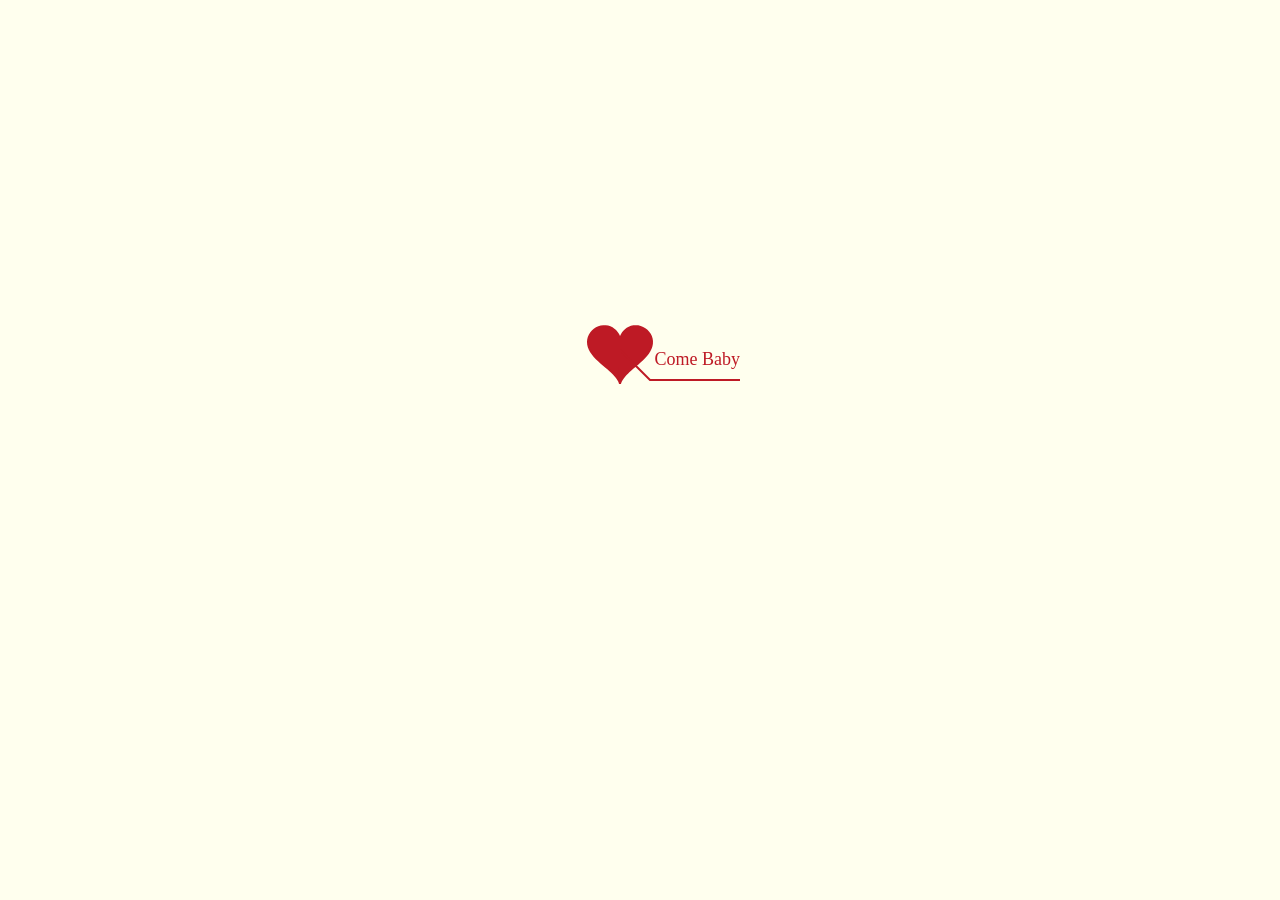
==== index.html @ 84d95808 "Initial commit" ====
<!DOCTYPE html PUBLIC "-//W3C//DTD XHTML 1.0 Strict//EN" "htt`://www.w3.org/TR/xhtml1/DTD/xhtml1-strict.dtd">
<html xml:lang="en" xmlns="http://www.w3.org/1999/xhtml"><head><meta http-equiv="Content-Type" content="text/html; charset=UTF-8">
    <title>哲子教资四级必过！！！</title>     
    <link type="text/css" rel="stylesheet" href="./css/default.css">
    <script type="text/javascript" src="./css/jquery.min.js"></script>
    <script type="text/javascript" src="./css/jscex.min.js"></script>
    <script type="text/javascript" src="./css/jscex-parser.js"></script>
    <script type="text/javascript" src="./css/jscex-jit.js"></script>
    <script type="text/javascript" src="./css/jscex-builderbase.min.js"></script>
    <script type="text/javascript" src="./css/jscex-async.min.js"></script>
    <script type="text/javascript" src="./css/jscex-async-powerpack.min.js"></script>
    <script type="text/javascript" src="./css/functions.js" charset="utf-8"></script>
    <script type="text/javascript" src="./css/love.js" charset="utf-8"></script>
      <style type="text/css">
<!--
.STYLE1 {color: #666666}
-->
        </style>
</head>
    <body>
      <audio autoplay="autopaly">
          <source src="music/love.mp3" type="audio/mp3" />
      </audio>  
        <div id="main">
             <div id="wrap">
                <div id="text">
              <div id="code">
            <font color="#FF0000">    
<span class="say"><h1>你是我的唯一</h1></span><br><br>
<span class="say">你是我的唯一。</span><br> <br>    
<span class="say">像阳光滋润心中的大地，</span><br><br>
<span class="say">如绿树遮住黄沙的侵袭，</span><br><br>
<span class="say">是白日的早安，是晚间的呼唤。</span><br><br>
<span class="say">愿我们携手，走过生命的漫漫长路。</span><br><br>
<span class="say"><span class="space"></span> -- 刘胤宗--     当然还有（笑）</span><br>
<span class="say"><h1>哲子教资必过!</h1></span><br>
<span class="say"><h1>哲子四级必过!</h1></span><br>
        </font>
      </div>
                </div>
                <div id="clock-box">
                    <!-- <span class="STYLE1"></span><font color="#33CC00">距离我喜欢你，</font>
<span class="STYLE1">已经是……</span> -->
<span class="STYLE1"></span>
<font color="#33CC00"></font>
<span class="STYLE1"></span>
                  <!-- <div id="clock"></div> -->
              </div>
                <canvas id="canvas" width="1100" height="680"></canvas>
            </div>
            
        </div>
    
    <script>
    </script>

    <script>
    (function(){
        var canvas = $('#canvas');
    
        if (!canvas[0].getContext) {
            $("#error").show();
            return false;        }

        var width = canvas.width();
        var height = canvas.height();        
        canvas.attr("width", width);
        canvas.attr("height", height);
        var opts = {
            seed: {
                x: width / 2 - 20,
                color: "rgb(190, 26, 37)",
                scale: 2
            },
            branch: [
                [535, 680, 570, 250, 500, 200, 30, 100, [
                    [540, 500, 455, 417, 340, 400, 13, 100, [
                        [450, 435, 434, 430, 394, 395, 2, 40]
                    ]],
                    [550, 445, 600, 356, 680, 345, 12, 100, [
                        [578, 400, 648, 409, 661, 426, 3, 80]
                    ]],
                    [539, 281, 537, 248, 534, 217, 3, 40],
                    [546, 397, 413, 247, 328, 244, 9, 80, [
                        [427, 286, 383, 253, 371, 205, 2, 40],
                        [498, 345, 435, 315, 395, 330, 4, 60]
                    ]],
                    [546, 357, 608, 252, 678, 221, 6, 100, [
                        [590, 293, 646, 277, 648, 271, 2, 80]
                    ]]
                ]] 
            ],
            bloom: {
                num: 700,
                width: 1080,
                height: 650,
            },
            footer: {
                width: 1200,
                height: 5,
                speed: 10,
            }
        }

        var tree = new Tree(canvas[0], width, height, opts);
        var seed = tree.seed;
        var foot = tree.footer;
        var hold = 1;

        canvas.click(function(e) {
            var offset = canvas.offset(), x, y;
            x = e.pageX - offset.left;
            y = e.pageY - offset.top;
            if (seed.hover(x, y)) {
                hold = 0; 
                canvas.unbind("click");
                canvas.unbind("mousemove");
                canvas.removeClass('hand');
            }
        }).mousemove(function(e){
            var offset = canvas.offset(), x, y;
            x = e.pageX - offset.left;
            y = e.pageY - offset.top;
            canvas.toggleClass('hand', seed.hover(x, y));
        });

        var seedAnimate = eval(Jscex.compile("async", function () {
            seed.draw();
            while (hold) {
                $await(Jscex.Async.sleep(10));
            }
            while (seed.canScale()) {
                seed.scale(0.95);
                $await(Jscex.Async.sleep(10));
            }
            while (seed.canMove()) {
                seed.move(0, 2);
                foot.draw();
                $await(Jscex.Async.sleep(10));
            }
        }));

        var growAnimate = eval(Jscex.compile("async", function () {
            do {
              tree.grow();
                $await(Jscex.Async.sleep(10));
            } while (tree.canGrow());
        }));

        var flowAnimate = eval(Jscex.compile("async", function () {
            do {
              tree.flower(2);
                $await(Jscex.Async.sleep(10));
            } while (tree.canFlower());
        }));

        var moveAnimate = eval(Jscex.compile("async", function () {
            tree.snapshot("p1", 240, 0, 610, 680);
            while (tree.move("p1", 500, 0)) {
                foot.draw();
                $await(Jscex.Async.sleep(10));
            }
            foot.draw();
            tree.snapshot("p2", 500, 0, 610, 680);

            // 会有闪烁不得意这样做, (＞﹏＜)
            canvas.parent().css("background", "url(" + tree.toDataURL('image/png') + ")");
            canvas.css("background", "#ffe");
            $await(Jscex.Async.sleep(300));
            canvas.css("background", "none");
        }));

        var jumpAnimate = eval(Jscex.compile("async", function () {
            var ctx = tree.ctx;
            while (true) {
                tree.ctx.clearRect(0, 0, width, height);
                tree.jump();
                foot.draw();
                $await(Jscex.Async.sleep(25));
            }
        }));

        var textAnimate = eval(Jscex.compile("async", function () {
        var together = new Date();
        together.setFullYear(2009,10,23 );      //时间年月日
        together.setHours(16);            //小时  
        together.setMinutes(53);          //分钟
        together.setSeconds(0);         //秒前一位
        together.setMilliseconds(2);        //秒第二位

        $("#code").show().typewriter();
            $("#clock-box").fadeIn(500);
            while (true) {
                timeElapse(together);
                $await(Jscex.Async.sleep(1000));
            }
        }));

        var runAsync = eval(Jscex.compile("async", function () {
            $await(seedAnimate());
            $await(growAnimate());
            $await(flowAnimate());
            $await(moveAnimate());

            textAnimate().start();

            $await(jumpAnimate());
        }));

        runAsync().start();
    })();
    </script>

    </body></html>
---- css/default.css ----
body{margin:0;padding:0;background:#ffe;font-size:14px;font-family:'寰蒋闆呴粦','瀹嬩綋',sans-serif;color:#231F20;overflow:auto}
a {color:#000;font-size:14px;}
#main{width:100%;}
#wrap{position:relative;margin:0 auto;width:1100px;height:680px;margin-top:10px;}
#text{width:400px;height:425px;left:60px;top:80px;position:absolute;}
#code{display:none;font-size:16px;}
#clock-box {position:absolute;left:60px;top:550px;font-size:28px;display:none;}
#clock-box a {font-size:28px;text-decoration:none;}
#clock{margin-left:48px;}
#clock .digit {font-size:64px;}
#canvas{margin:0 auto;width:1100px;height:680px;}
#error{margin:0 auto;text-align:center;margin-top:60px;display:none;}
.hand{cursor:pointer;}
.say{margin-left:5px;}
.space{margin-right:150px;}
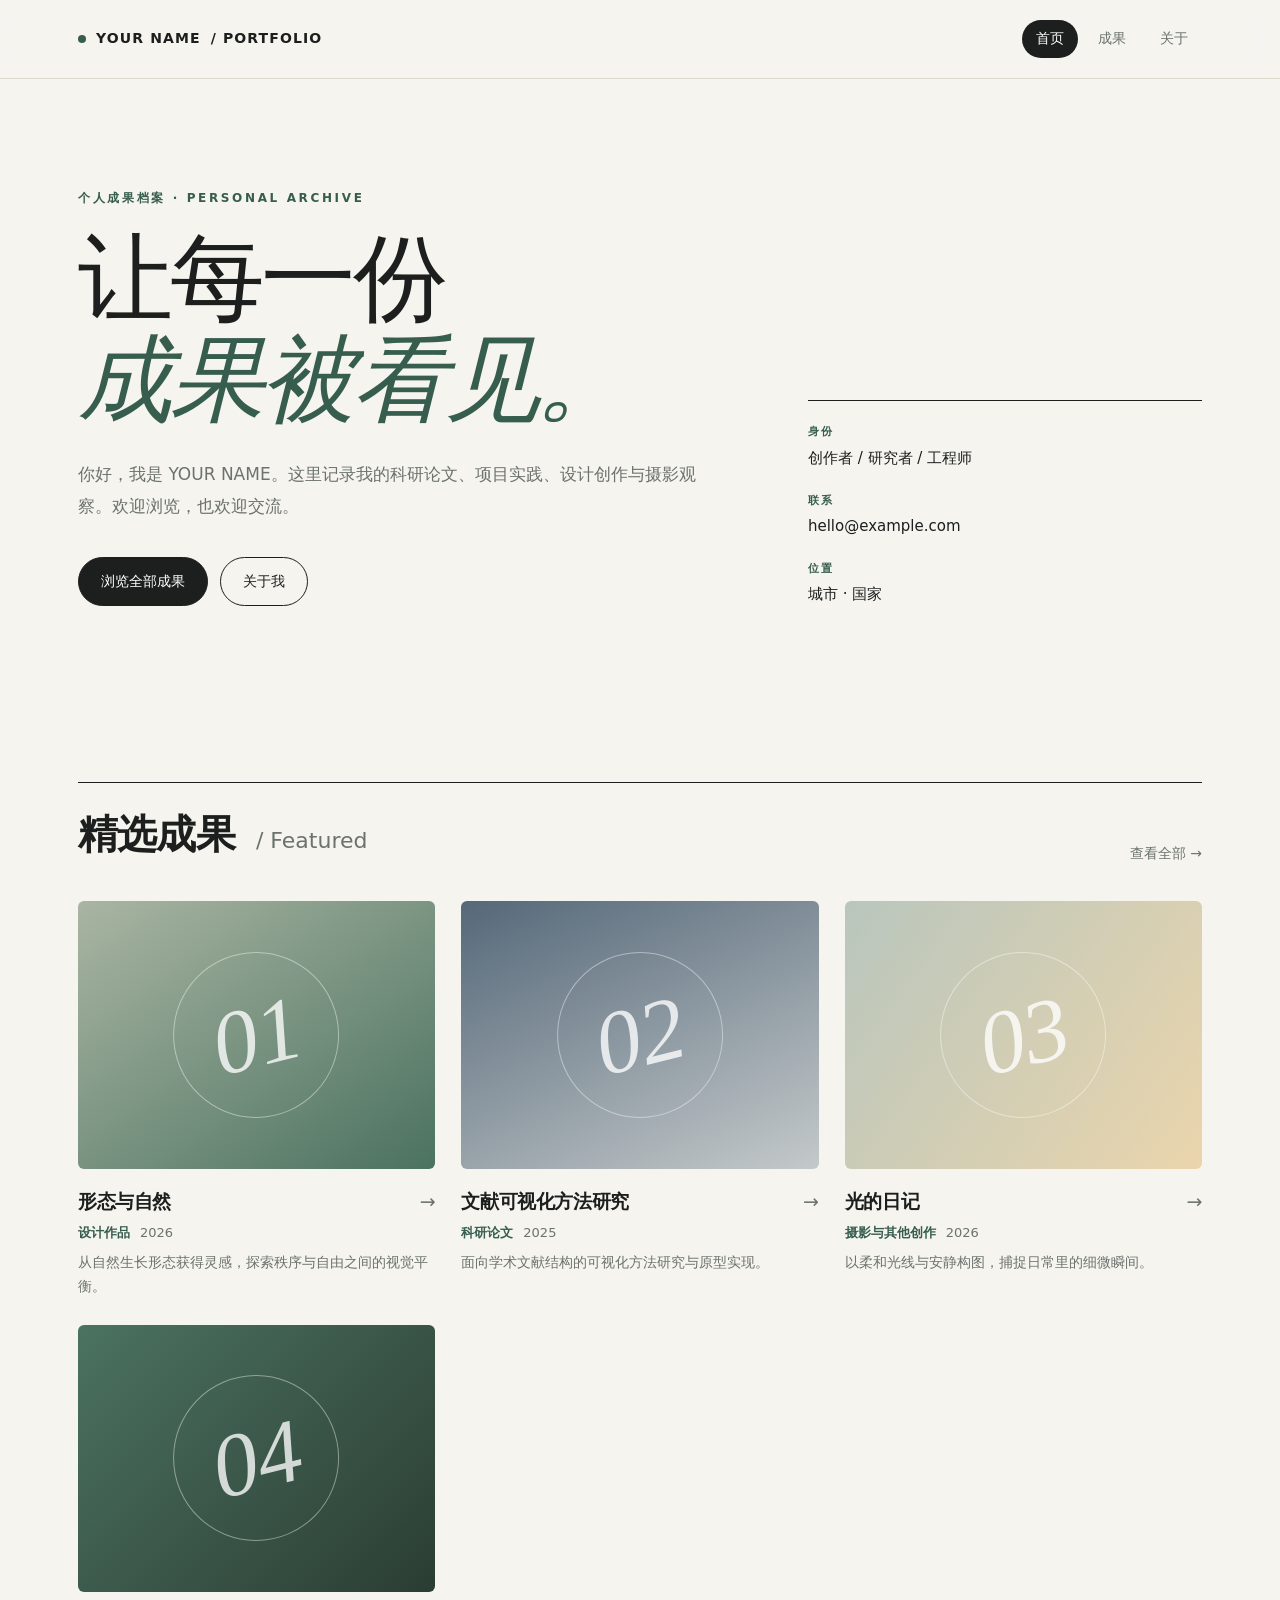
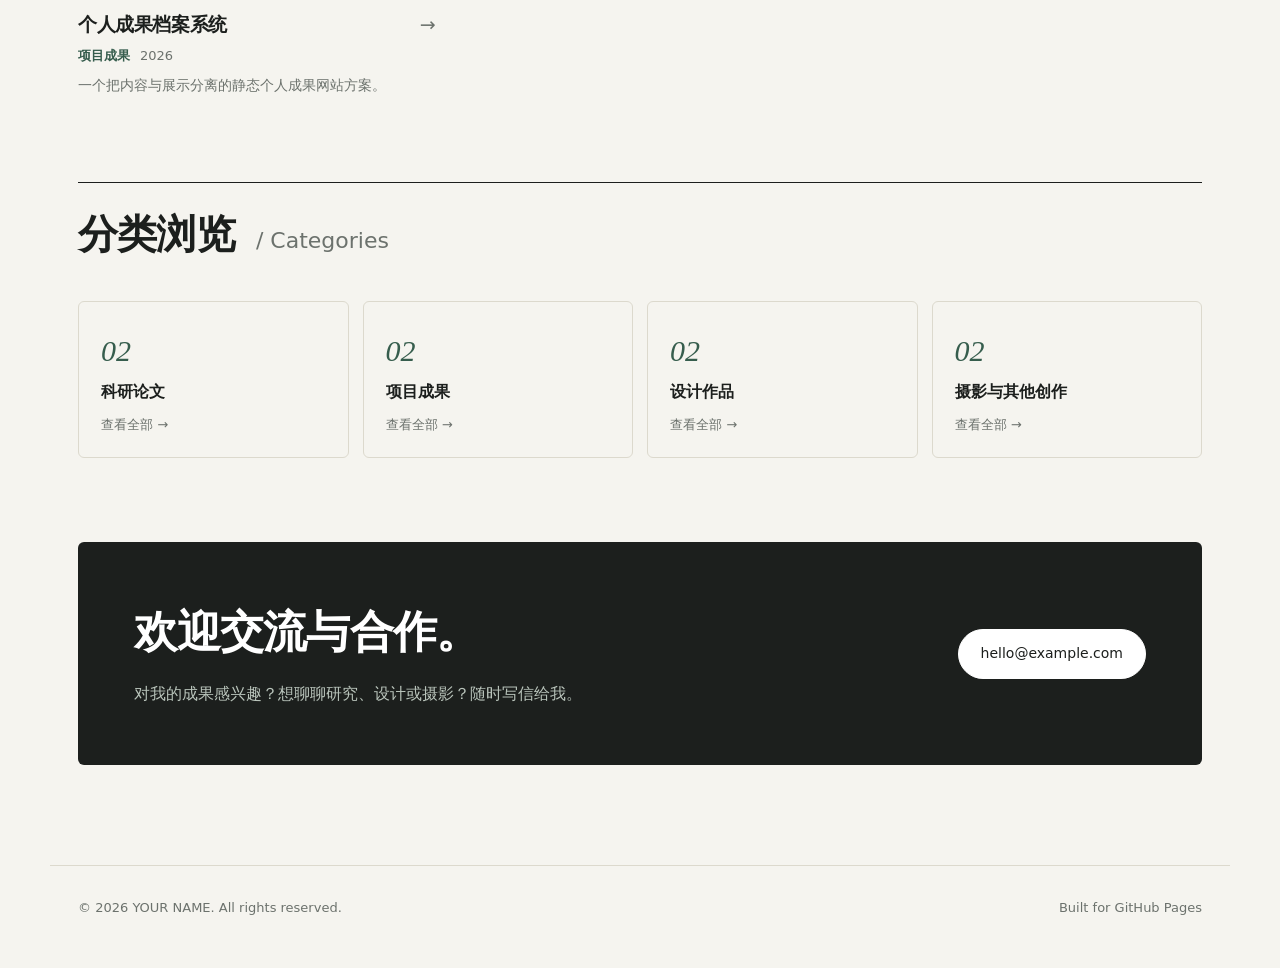
==== commit 3f395025: "Rebuild as multi-page portfolio with content/view separation - Four pages: index (hero + featured + " ====
--- a/index.html
+++ b/index.html
@@ -1,214 +1,83 @@
-<!DOCTYPE html PUBLIC "-//W3C//DTD XHTML 1.0 Strict//EN" "htt`://www.w3.org/TR/xhtml1/DTD/xhtml1-strict.dtd">
-<html xml:lang="en" xmlns="http://www.w3.org/1999/xhtml"><head><meta http-equiv="Content-Type" content="text/html; charset=UTF-8">
-    <title>哲子教资四级必过！！！</title>     
-    <link type="text/css" rel="stylesheet" href="./css/default.css">
-    <script type="text/javascript" src="./css/jquery.min.js"></script>
-    <script type="text/javascript" src="./css/jscex.min.js"></script>
-    <script type="text/javascript" src="./css/jscex-parser.js"></script>
-    <script type="text/javascript" src="./css/jscex-jit.js"></script>
-    <script type="text/javascript" src="./css/jscex-builderbase.min.js"></script>
-    <script type="text/javascript" src="./css/jscex-async.min.js"></script>
-    <script type="text/javascript" src="./css/jscex-async-powerpack.min.js"></script>
-    <script type="text/javascript" src="./css/functions.js" charset="utf-8"></script>
-    <script type="text/javascript" src="./css/love.js" charset="utf-8"></script>
-      <style type="text/css">
-<!--
-.STYLE1 {color: #666666}
--->
-        </style>
+<!doctype html>
+<html lang="zh-CN">
+<head>
+  <meta charset="UTF-8">
+  <meta name="viewport" content="width=device-width, initial-scale=1">
+  <meta name="description" content="个人成果与创作作品展示">
+  <title>个人成果展示 · Portfolio</title>
+  <link rel="stylesheet" href="assets/style.css">
 </head>
-    <body>
-      <audio autoplay="autopaly">
-          <source src="music/love.mp3" type="audio/mp3" />
-      </audio>  
-        <div id="main">
-             <div id="wrap">
-                <div id="text">
-              <div id="code">
-            <font color="#FF0000">    
-<span class="say"><h1>你是我的唯一</h1></span><br><br>
-<span class="say">你是我的唯一。</span><br> <br>    
-<span class="say">像阳光滋润心中的大地，</span><br><br>
-<span class="say">如绿树遮住黄沙的侵袭，</span><br><br>
-<span class="say">是白日的早安，是晚间的呼唤。</span><br><br>
-<span class="say">愿我们携手，走过生命的漫漫长路。</span><br><br>
-<span class="say"><span class="space"></span> -- 刘胤宗--     当然还有（笑）</span><br>
-<span class="say"><h1>哲子教资必过!</h1></span><br>
-<span class="say"><h1>哲子四级必过!</h1></span><br>
-        </font>
+<body data-page="home">
+  <header class="site-header">
+    <nav class="nav">
+      <a class="logo" href="index.html"><span class="dot"></span><span data-bind="name">YOUR NAME</span> / PORTFOLIO</a>
+      <div class="nav-links">
+        <a href="index.html" data-nav="home">首页</a>
+        <a href="works.html" data-nav="works">成果</a>
+        <a href="about.html" data-nav="about">关于</a>
       </div>
-                </div>
-                <div id="clock-box">
-                    <!-- <span class="STYLE1"></span><font color="#33CC00">距离我喜欢你，</font>
-<span class="STYLE1">已经是……</span> -->
-<span class="STYLE1"></span>
-<font color="#33CC00"></font>
-<span class="STYLE1"></span>
-                  <!-- <div id="clock"></div> -->
-              </div>
-                <canvas id="canvas" width="1100" height="680"></canvas>
-            </div>
-            
+    </nav>
+  </header>
+
+  <main>
+    <section class="hero">
+      <div>
+        <div class="eyebrow">个人成果档案 · Personal Archive</div>
+        <h1 class="hero-title"><span data-bind="tagline-top">让每一份</span><br><em data-bind="tagline-em">成果被看见。</em></h1>
+        <p class="hero-intro" data-bind="intro">你好，我是 YOUR NAME。这里记录我的科研论文、项目实践、设计创作与摄影观察。</p>
+        <div class="hero-cta">
+          <a class="btn btn-primary" href="works.html">浏览全部成果</a>
+          <a class="btn btn-ghost" href="about.html">关于我</a>
         </div>
-    
-    <script>
-    </script>
+      </div>
+      <aside class="hero-side">
+        <div>
+          <div class="side-label">身份</div>
+          <div class="side-value" data-bind="role">创作者 / 研究者 / 工程师</div>
+        </div>
+        <div>
+          <div class="side-label">联系</div>
+          <div class="side-value" data-bind="email">hello@example.com</div>
+        </div>
+        <div>
+          <div class="side-label">位置</div>
+          <div class="side-value" data-bind="location">城市 · 国家</div>
+        </div>
+      </aside>
+    </section>
 
-    <script>
-    (function(){
-        var canvas = $('#canvas');
-    
-        if (!canvas[0].getContext) {
-            $("#error").show();
-            return false;        }
+    <section class="section">
+      <div class="section-head">
+        <h2>精选成果 <span class="sub">/ Featured</span></h2>
+        <a class="view-all" href="works.html">查看全部 →</a>
+      </div>
+      <div class="work-grid" id="featured-works"></div>
+    </section>
 
-        var width = canvas.width();
-        var height = canvas.height();        
-        canvas.attr("width", width);
-        canvas.attr("height", height);
-        var opts = {
-            seed: {
-                x: width / 2 - 20,
-                color: "rgb(190, 26, 37)",
-                scale: 2
-            },
-            branch: [
-                [535, 680, 570, 250, 500, 200, 30, 100, [
-                    [540, 500, 455, 417, 340, 400, 13, 100, [
-                        [450, 435, 434, 430, 394, 395, 2, 40]
-                    ]],
-                    [550, 445, 600, 356, 680, 345, 12, 100, [
-                        [578, 400, 648, 409, 661, 426, 3, 80]
-                    ]],
-                    [539, 281, 537, 248, 534, 217, 3, 40],
-                    [546, 397, 413, 247, 328, 244, 9, 80, [
-                        [427, 286, 383, 253, 371, 205, 2, 40],
-                        [498, 345, 435, 315, 395, 330, 4, 60]
-                    ]],
-                    [546, 357, 608, 252, 678, 221, 6, 100, [
-                        [590, 293, 646, 277, 648, 271, 2, 80]
-                    ]]
-                ]] 
-            ],
-            bloom: {
-                num: 700,
-                width: 1080,
-                height: 650,
-            },
-            footer: {
-                width: 1200,
-                height: 5,
-                speed: 10,
-            }
-        }
+    <section class="section">
+      <div class="section-head">
+        <h2>分类浏览 <span class="sub">/ Categories</span></h2>
+      </div>
+      <div class="cat-grid" id="cat-grid"></div>
+    </section>
 
-        var tree = new Tree(canvas[0], width, height, opts);
-        var seed = tree.seed;
-        var foot = tree.footer;
-        var hold = 1;
+    <section class="section">
+      <div class="cta-card">
+        <div>
+          <h2>欢迎交流与合作。</h2>
+          <p>对我的成果感兴趣？想聊聊研究、设计或摄影？随时写信给我。</p>
+        </div>
+        <a class="btn btn-light" data-bind="email" href="mailto:hello@example.com">发送邮件 ↗</a>
+      </div>
+    </section>
+  </main>
 
-        canvas.click(function(e) {
-            var offset = canvas.offset(), x, y;
-            x = e.pageX - offset.left;
-            y = e.pageY - offset.top;
-            if (seed.hover(x, y)) {
-                hold = 0; 
-                canvas.unbind("click");
-                canvas.unbind("mousemove");
-                canvas.removeClass('hand');
-            }
-        }).mousemove(function(e){
-            var offset = canvas.offset(), x, y;
-            x = e.pageX - offset.left;
-            y = e.pageY - offset.top;
-            canvas.toggleClass('hand', seed.hover(x, y));
-        });
+  <footer class="site-footer">
+    <span>© <span id="year"></span> <span data-bind="name">YOUR NAME</span>. All rights reserved.</span>
+    <span data-bind="footer-note">Built for GitHub Pages</span>
+  </footer>
 
-        var seedAnimate = eval(Jscex.compile("async", function () {
-            seed.draw();
-            while (hold) {
-                $await(Jscex.Async.sleep(10));
-            }
-            while (seed.canScale()) {
-                seed.scale(0.95);
-                $await(Jscex.Async.sleep(10));
-            }
-            while (seed.canMove()) {
-                seed.move(0, 2);
-                foot.draw();
-                $await(Jscex.Async.sleep(10));
-            }
-        }));
-
-        var growAnimate = eval(Jscex.compile("async", function () {
-            do {
-              tree.grow();
-                $await(Jscex.Async.sleep(10));
-            } while (tree.canGrow());
-        }));
-
-        var flowAnimate = eval(Jscex.compile("async", function () {
-            do {
-              tree.flower(2);
-                $await(Jscex.Async.sleep(10));
-            } while (tree.canFlower());
-        }));
-
-        var moveAnimate = eval(Jscex.compile("async", function () {
-            tree.snapshot("p1", 240, 0, 610, 680);
-            while (tree.move("p1", 500, 0)) {
-                foot.draw();
-                $await(Jscex.Async.sleep(10));
-            }
-            foot.draw();
-            tree.snapshot("p2", 500, 0, 610, 680);
-
-            // 会有闪烁不得意这样做, (＞﹏＜)
-            canvas.parent().css("background", "url(" + tree.toDataURL('image/png') + ")");
-            canvas.css("background", "#ffe");
-            $await(Jscex.Async.sleep(300));
-            canvas.css("background", "none");
-        }));
-
-        var jumpAnimate = eval(Jscex.compile("async", function () {
-            var ctx = tree.ctx;
-            while (true) {
-                tree.ctx.clearRect(0, 0, width, height);
-                tree.jump();
-                foot.draw();
-                $await(Jscex.Async.sleep(25));
-            }
-        }));
-
-        var textAnimate = eval(Jscex.compile("async", function () {
-        var together = new Date();
-        together.setFullYear(2009,10,23 );      //时间年月日
-        together.setHours(16);            //小时  
-        together.setMinutes(53);          //分钟
-        together.setSeconds(0);         //秒前一位
-        together.setMilliseconds(2);        //秒第二位
-
-        $("#code").show().typewriter();
-            $("#clock-box").fadeIn(500);
-            while (true) {
-                timeElapse(together);
-                $await(Jscex.Async.sleep(1000));
-            }
-        }));
-
-        var runAsync = eval(Jscex.compile("async", function () {
-            $await(seedAnimate());
-            $await(growAnimate());
-            $await(flowAnimate());
-            $await(moveAnimate());
-
-            textAnimate().start();
-
-            $await(jumpAnimate());
-        }));
-
-        runAsync().start();
-    })();
-    </script>
-
-    </body></html>
+  <script src="assets/data.js"></script>
+  <script src="assets/app.js"></script>
+</body>
+</html>
--- a/assets/style.css
+++ b/assets/style.css
@@ -0,0 +1,441 @@
+/* ============================================================
+ * 个人成果展示网站 — 全局样式
+ * 设计语言：极简编辑风 / 米白底 / 墨绿点缀 / 衬线大标题
+ * ============================================================ */
+
+:root {
+  --bg: #f5f4ef;
+  --bg-soft: #ecebe3;
+  --ink: #1c1f1d;
+  --ink-soft: #3a3f3c;
+  --muted: #6c726d;
+  --line: #dcd9cd;
+  --accent: #365d4d;
+  --accent-deep: #264435;
+  --radius: 6px;
+  --maxw: 1180px;
+  --pad: 28px;
+  --sans: "Inter", "PingFang SC", "Hiragino Sans GB", "Noto Sans SC", "Microsoft YaHei", system-ui, -apple-system, sans-serif;
+  --serif: "Fraunces", "Noto Serif SC", "Songti SC", "STSong", "SimSun", Georgia, serif;
+}
+
+* { box-sizing: border-box; }
+html { scroll-behavior: smooth; }
+body {
+  margin: 0;
+  font-family: var(--sans);
+  background: var(--bg);
+  color: var(--ink);
+  -webkit-font-smoothing: antialiased;
+  -moz-osx-font-smoothing: grayscale;
+  line-height: 1.55;
+  font-size: 16px;
+}
+a { color: inherit; text-decoration: none; }
+img { display: block; max-width: 100%; }
+button { font: inherit; cursor: pointer; }
+
+::selection { background: var(--accent); color: #fff; }
+
+/* ---------- 顶部导航 ---------- */
+.site-header {
+  position: sticky; top: 0; z-index: 50;
+  background: rgba(245, 244, 239, .88);
+  backdrop-filter: blur(14px);
+  -webkit-backdrop-filter: blur(14px);
+  border-bottom: 1px solid var(--line);
+}
+.nav {
+  max-width: var(--maxw); margin: 0 auto; padding: 20px var(--pad);
+  display: flex; align-items: center; justify-content: space-between; gap: 16px;
+}
+.logo {
+  font-weight: 700; letter-spacing: .08em; font-size: 14px;
+  display: flex; align-items: center; gap: 10px;
+}
+.logo .dot {
+  width: 8px; height: 8px; border-radius: 50%;
+  background: var(--accent); display: inline-block;
+}
+.nav-links { display: flex; gap: 6px; font-size: 14px; color: var(--muted); }
+.nav-links a {
+  padding: 8px 14px; border-radius: 999px;
+  transition: color .18s ease, background .18s ease;
+}
+.nav-links a:hover { color: var(--ink); background: var(--bg-soft); }
+.nav-links a.active { color: #fff; background: var(--ink); }
+
+/* ---------- 通用布局 ---------- */
+main { max-width: var(--maxw); margin: 0 auto; padding: 0 var(--pad); }
+.section { padding: 84px 0 0; }
+.section:last-of-type { padding-bottom: 100px; }
+
+.section-head {
+  display: flex; align-items: flex-end; justify-content: space-between; gap: 16px;
+  border-top: 1px solid var(--ink);
+  padding-top: 20px; margin-bottom: 36px;
+}
+h1, h2, h3 { margin: 0; font-weight: 600; letter-spacing: -.02em; }
+h2 { font-size: clamp(26px, 3.4vw, 40px); }
+h2 .sub {
+  font-weight: 400; font-size: .55em; color: var(--muted);
+  letter-spacing: 0; margin-left: 8px;
+}
+.section-head .view-all {
+  font-size: 14px; color: var(--muted);
+  border-bottom: 1px solid transparent;
+  transition: color .18s, border-color .18s;
+  white-space: nowrap;
+}
+.section-head .view-all:hover { color: var(--ink); border-color: var(--ink); }
+
+.eyebrow {
+  font-size: 12px; font-weight: 650;
+  letter-spacing: .22em; text-transform: uppercase;
+  color: var(--accent);
+}
+
+/* ---------- 按钮 ---------- */
+.btn {
+  display: inline-flex; align-items: center; gap: 8px;
+  padding: 13px 22px; border-radius: 999px;
+  font-size: 14px; font-weight: 500;
+  border: 1px solid var(--ink);
+  transition: background .18s, color .18s, transform .18s;
+}
+.btn:hover { transform: translateY(-1px); }
+.btn-primary { background: var(--ink); color: #fff; }
+.btn-primary:hover { background: var(--accent-deep); border-color: var(--accent-deep); }
+.btn-ghost { background: transparent; color: var(--ink); }
+.btn-ghost:hover { background: var(--ink); color: #fff; }
+.btn-light { background: #fff; color: var(--ink); border-color: #fff; }
+.btn-light:hover { background: var(--accent); color: #fff; border-color: var(--accent); }
+
+/* ---------- 首页 Hero ---------- */
+.hero {
+  padding: 110px 0 92px;
+  display: grid; grid-template-columns: 1.7fr 1fr; gap: 60px;
+  align-items: end;
+}
+.hero-title {
+  font-family: var(--serif);
+  font-size: clamp(46px, 7.4vw, 96px);
+  line-height: 1.06; letter-spacing: -.035em;
+  margin: 22px 0 28px; font-weight: 500;
+}
+.hero-title em {
+  font-style: italic; font-weight: 400;
+  color: var(--accent);
+}
+.hero-intro {
+  font-size: 17px; line-height: 1.9; color: var(--muted);
+  max-width: 620px; margin: 0 0 34px;
+}
+.hero-cta { display: flex; gap: 12px; flex-wrap: wrap; }
+
+.hero-side {
+  border-top: 1px solid var(--ink); padding-top: 22px;
+  display: flex; flex-direction: column; gap: 22px;
+  font-size: 14px; color: var(--muted);
+}
+.hero-side .side-label {
+  font-size: 11px; letter-spacing: .18em; text-transform: uppercase;
+  color: var(--accent); margin-bottom: 6px; font-weight: 650;
+}
+.hero-side .side-value { color: var(--ink); font-size: 15px; }
+
+/* ---------- 分类入口 ---------- */
+.cat-grid {
+  display: grid; grid-template-columns: repeat(4, 1fr); gap: 14px;
+}
+.cat-card {
+  border: 1px solid var(--line); border-radius: var(--radius);
+  padding: 26px 22px 22px;
+  display: flex; flex-direction: column; gap: 6px;
+  background: transparent;
+  transition: background .2s, border-color .2s, transform .2s;
+}
+.cat-card:hover {
+  background: #fff; border-color: var(--ink);
+  transform: translateY(-2px);
+}
+.cat-card .cat-num {
+  font-family: var(--serif); font-style: italic;
+  font-size: 30px; color: var(--accent);
+}
+.cat-card .cat-name { font-size: 16px; font-weight: 600; }
+.cat-card .cat-count { font-size: 13px; color: var(--muted); margin-top: 4px; }
+
+/* ---------- 作品卡片 ---------- */
+.work-grid {
+  display: grid; grid-template-columns: repeat(3, 1fr); gap: 26px;
+}
+.work-grid.two-col { grid-template-columns: repeat(2, 1fr); }
+
+.work-card { min-width: 0; display: block; }
+.work-card .cover {
+  aspect-ratio: 4 / 3;
+  border-radius: var(--radius);
+  position: relative; overflow: hidden;
+  display: flex; align-items: center; justify-content: center;
+  transition: transform .25s ease;
+}
+.work-card:hover .cover { transform: translateY(-3px); }
+.work-card .cover::before {
+  content: ""; position: absolute;
+  width: 46%; aspect-ratio: 1;
+  border: 1px solid rgba(255,255,255,.42);
+  border-radius: 50%;
+  transform: rotate(22deg);
+  pointer-events: none;
+}
+.work-card .cover .num {
+  font-family: var(--serif); font-style: italic;
+  font-size: clamp(56px, 7vw, 96px);
+  color: rgba(255,255,255,.78);
+  transform: rotate(-14deg);
+  line-height: 1;
+}
+.work-card .cover.has-image::before { display: none; }
+.work-card .cover.has-image .num { display: none; }
+.work-card .cover img {
+  width: 100%; height: 100%; object-fit: cover;
+}
+.work-card h3 {
+  font-size: 19px; margin: 18px 0 6px;
+  display: flex; align-items: baseline; justify-content: space-between; gap: 10px;
+}
+.work-card h3 .arrow {
+  color: var(--muted); font-weight: 400;
+  transition: transform .2s, color .2s;
+}
+.work-card:hover h3 .arrow { transform: translateX(4px); color: var(--accent); }
+.work-card .meta {
+  font-size: 13px; color: var(--muted); margin: 0 0 8px;
+  display: flex; gap: 10px; align-items: center;
+}
+.work-card .meta .tag {
+  color: var(--accent); font-weight: 600;
+}
+.work-card .summary {
+  font-size: 14px; color: var(--muted); line-height: 1.7; margin: 0;
+}
+
+/* ---------- 筛选 ---------- */
+.filter-bar {
+  display: flex; gap: 8px; flex-wrap: wrap; margin-bottom: 34px;
+}
+.filter-bar button {
+  border: 1px solid var(--line); border-radius: 999px;
+  padding: 10px 18px; background: transparent;
+  font-size: 13px; color: var(--ink);
+  transition: background .18s, color .18s, border-color .18s;
+}
+.filter-bar button:hover { border-color: var(--ink); }
+.filter-bar button.active { background: var(--ink); color: #fff; border-color: var(--ink); }
+.filter-bar .count { opacity: .6; margin-left: 4px; font-size: 12px; }
+
+/* ---------- 详情页 ---------- */
+.detail-top {
+  display: flex; align-items: center; justify-content: space-between;
+  padding: 40px 0 30px; gap: 16px;
+}
+.back-link {
+  font-size: 14px; color: var(--muted);
+  display: inline-flex; align-items: center; gap: 6px;
+  transition: color .18s;
+}
+.back-link:hover { color: var(--ink); }
+.detail-top .cat-badge {
+  font-size: 12px; letter-spacing: .14em;
+  color: var(--accent); font-weight: 650; text-transform: uppercase;
+}
+
+.detail-hero {
+  display: grid; grid-template-columns: 1.2fr 1fr; gap: 50px;
+  align-items: end; padding-bottom: 60px;
+}
+.detail-cover {
+  aspect-ratio: 4 / 3; border-radius: var(--radius);
+  position: relative; overflow: hidden;
+  display: flex; align-items: center; justify-content: center;
+}
+.detail-cover::before {
+  content: ""; position: absolute;
+  width: 46%; aspect-ratio: 1;
+  border: 1px solid rgba(255,255,255,.42);
+  border-radius: 50%; transform: rotate(22deg);
+}
+.detail-cover .num {
+  font-family: var(--serif); font-style: italic;
+  font-size: clamp(90px, 12vw, 180px);
+  color: rgba(255,255,255,.78); transform: rotate(-14deg);
+}
+.detail-cover.has-image::before { display: none; }
+.detail-cover.has-image .num { display: none; }
+.detail-cover img { width: 100%; height: 100%; object-fit: cover; }
+
+.detail-info .num-small {
+  font-family: var(--serif); font-style: italic;
+  font-size: 15px; color: var(--accent); letter-spacing: .04em;
+}
+.detail-info h1 {
+  font-family: var(--serif); font-weight: 500;
+  font-size: clamp(34px, 4.6vw, 58px);
+  line-height: 1.12; letter-spacing: -.025em;
+  margin: 14px 0 24px;
+}
+.detail-meta {
+  display: grid; grid-template-columns: repeat(2, 1fr); gap: 14px 24px;
+  border-top: 1px solid var(--ink); border-bottom: 1px solid var(--line);
+  padding: 18px 0; margin-bottom: 22px;
+  font-size: 14px;
+}
+.detail-meta .k { color: var(--muted); font-size: 12px; letter-spacing: .14em; text-transform: uppercase; margin-bottom: 4px; }
+.detail-meta .v { color: var(--ink); }
+.detail-summary { font-size: 16px; line-height: 1.85; color: var(--ink-soft); margin: 0; }
+
+.detail-body { padding: 10px 0 30px; }
+.detail-body section { padding: 36px 0; border-top: 1px solid var(--line); }
+.detail-body h2 { font-size: 22px; margin-bottom: 20px; }
+.detail-body .prose p {
+  font-size: 16px; line-height: 1.95; color: var(--ink-soft);
+  margin: 0 0 16px; max-width: 760px;
+}
+.detail-body .prose p:last-child { margin-bottom: 0; }
+
+.process-list {
+  list-style: none; margin: 0; padding: 0;
+  display: flex; flex-direction: column;
+  max-width: 760px;
+}
+.process-list li {
+  display: grid; grid-template-columns: 50px 1fr; gap: 18px;
+  padding: 18px 0; border-bottom: 1px solid var(--line);
+  font-size: 15px; line-height: 1.7; color: var(--ink-soft);
+}
+.process-list li:last-child { border-bottom: 0; }
+.process-list .step-num {
+  font-family: var(--serif); font-style: italic;
+  color: var(--accent); font-size: 22px; line-height: 1.3;
+}
+
+.link-list { display: flex; flex-wrap: wrap; gap: 10px; }
+.link-pill {
+  display: inline-flex; align-items: center; gap: 8px;
+  padding: 12px 20px; border-radius: 999px;
+  border: 1px solid var(--ink); font-size: 14px;
+  transition: background .18s, color .18s;
+}
+.link-pill:hover { background: var(--ink); color: #fff; }
+.link-pill .ext { font-size: 12px; opacity: .7; }
+
+.prev-next {
+  display: grid; grid-template-columns: 1fr 1fr; gap: 14px;
+  border-top: 1px solid var(--ink);
+  padding: 30px 0 100px;
+}
+.prev-next a {
+  border: 1px solid var(--line); border-radius: var(--radius);
+  padding: 22px; display: flex; flex-direction: column; gap: 6px;
+  transition: border-color .18s, background .18s;
+}
+.prev-next a:hover { border-color: var(--ink); background: #fff; }
+.prev-next .pn-label {
+  font-size: 11px; letter-spacing: .16em; text-transform: uppercase;
+  color: var(--muted);
+}
+.prev-next .pn-title { font-size: 17px; font-weight: 600; }
+.prev-next a.next { text-align: right; }
+
+/* ---------- 关于页 ---------- */
+.about-grid {
+  display: grid; grid-template-columns: 1fr 1.5fr; gap: 70px;
+  padding: 70px 0 80px;
+}
+.about-grid .eyebrow { margin-bottom: 14px; }
+.about-grid .about-name {
+  font-family: var(--serif); font-weight: 500;
+  font-size: clamp(34px, 4vw, 52px);
+  letter-spacing: -.025em; line-height: 1.15;
+}
+.about-grid .about-role { color: var(--muted); margin-top: 10px; font-size: 15px; }
+.about-grid .about-body p {
+  font-size: 16px; line-height: 2; color: var(--ink-soft);
+  margin: 0 0 18px;
+}
+.about-grid .about-body p:last-child { margin-bottom: 0; }
+
+.contact-block {
+  background: var(--ink); color: #fff;
+  border-radius: var(--radius);
+  padding: 56px;
+  display: flex; align-items: center; justify-content: space-between;
+  gap: 30px; margin-bottom: 100px;
+}
+.contact-block h2 { font-size: clamp(28px, 3.6vw, 44px); letter-spacing: -.02em; }
+.contact-block p { color: #b9c4bb; margin: 14px 0 0; line-height: 1.8; }
+
+.contact-list { margin-top: 30px; display: flex; flex-direction: column; gap: 14px; }
+.contact-list .c-row {
+  display: grid; grid-template-columns: 110px 1fr; gap: 16px;
+  font-size: 15px; padding: 14px 0; border-bottom: 1px solid var(--line);
+}
+.contact-list .c-row .k { color: var(--muted); font-size: 12px; letter-spacing: .14em; text-transform: uppercase; padding-top: 3px; }
+.contact-list .c-row a { border-bottom: 1px solid var(--accent); color: var(--accent); }
+.contact-list .c-row a:hover { color: var(--accent-deep); border-color: var(--accent-deep); }
+
+/* ---------- CTA 卡（首页底部） ---------- */
+.cta-card {
+  background: var(--ink); color: #fff;
+  border-radius: var(--radius);
+  padding: 56px;
+  display: flex; align-items: center; justify-content: space-between;
+  gap: 30px;
+}
+.cta-card h2 { font-size: clamp(28px, 3.6vw, 44px); letter-spacing: -.02em; }
+.cta-card p { color: #b9c4bb; margin: 14px 0 0; line-height: 1.8; max-width: 480px; }
+
+/* ---------- 页脚 ---------- */
+.site-footer {
+  border-top: 1px solid var(--line);
+  max-width: var(--maxw); margin: 0 auto;
+  padding: 32px var(--pad) 50px;
+  display: flex; align-items: center; justify-content: space-between;
+  gap: 18px; color: var(--muted); font-size: 13px;
+}
+
+/* ---------- 空状态 ---------- */
+.empty {
+  padding: 60px 0; text-align: center; color: var(--muted);
+  border: 1px dashed var(--line); border-radius: var(--radius);
+  grid-column: 1 / -1;
+}
+
+/* ---------- 响应式 ---------- */
+@media (max-width: 900px) {
+  .cat-grid { grid-template-columns: repeat(2, 1fr); }
+  .work-grid { grid-template-columns: repeat(2, 1fr); gap: 20px; }
+  .detail-hero { grid-template-columns: 1fr; gap: 36px; }
+  .about-grid { grid-template-columns: 1fr; gap: 36px; padding: 50px 0 60px; }
+}
+@media (max-width: 640px) {
+  :root { --pad: 20px; }
+  .nav { padding: 16px var(--pad); }
+  .nav-links { gap: 2px; font-size: 13px; }
+  .nav-links a { padding: 7px 10px; }
+  .hero { grid-template-columns: 1fr; padding: 70px 0 60px; gap: 32px; }
+  .hero-cta .btn { padding: 12px 18px; font-size: 13px; }
+  .work-grid, .work-grid.two-col { grid-template-columns: 1fr; }
+  .cat-grid { grid-template-columns: 1fr; }
+  .section { padding: 60px 0 0; }
+  .section:last-of-type { padding-bottom: 70px; }
+  .cta-card, .contact-block {
+    flex-direction: column; align-items: flex-start;
+    padding: 36px 28px;
+  }
+  .detail-meta { grid-template-columns: 1fr; }
+  .prev-next { grid-template-columns: 1fr; }
+  .prev-next a.next { text-align: left; }
+  .site-footer { flex-direction: column; align-items: flex-start; gap: 8px; }
+}
